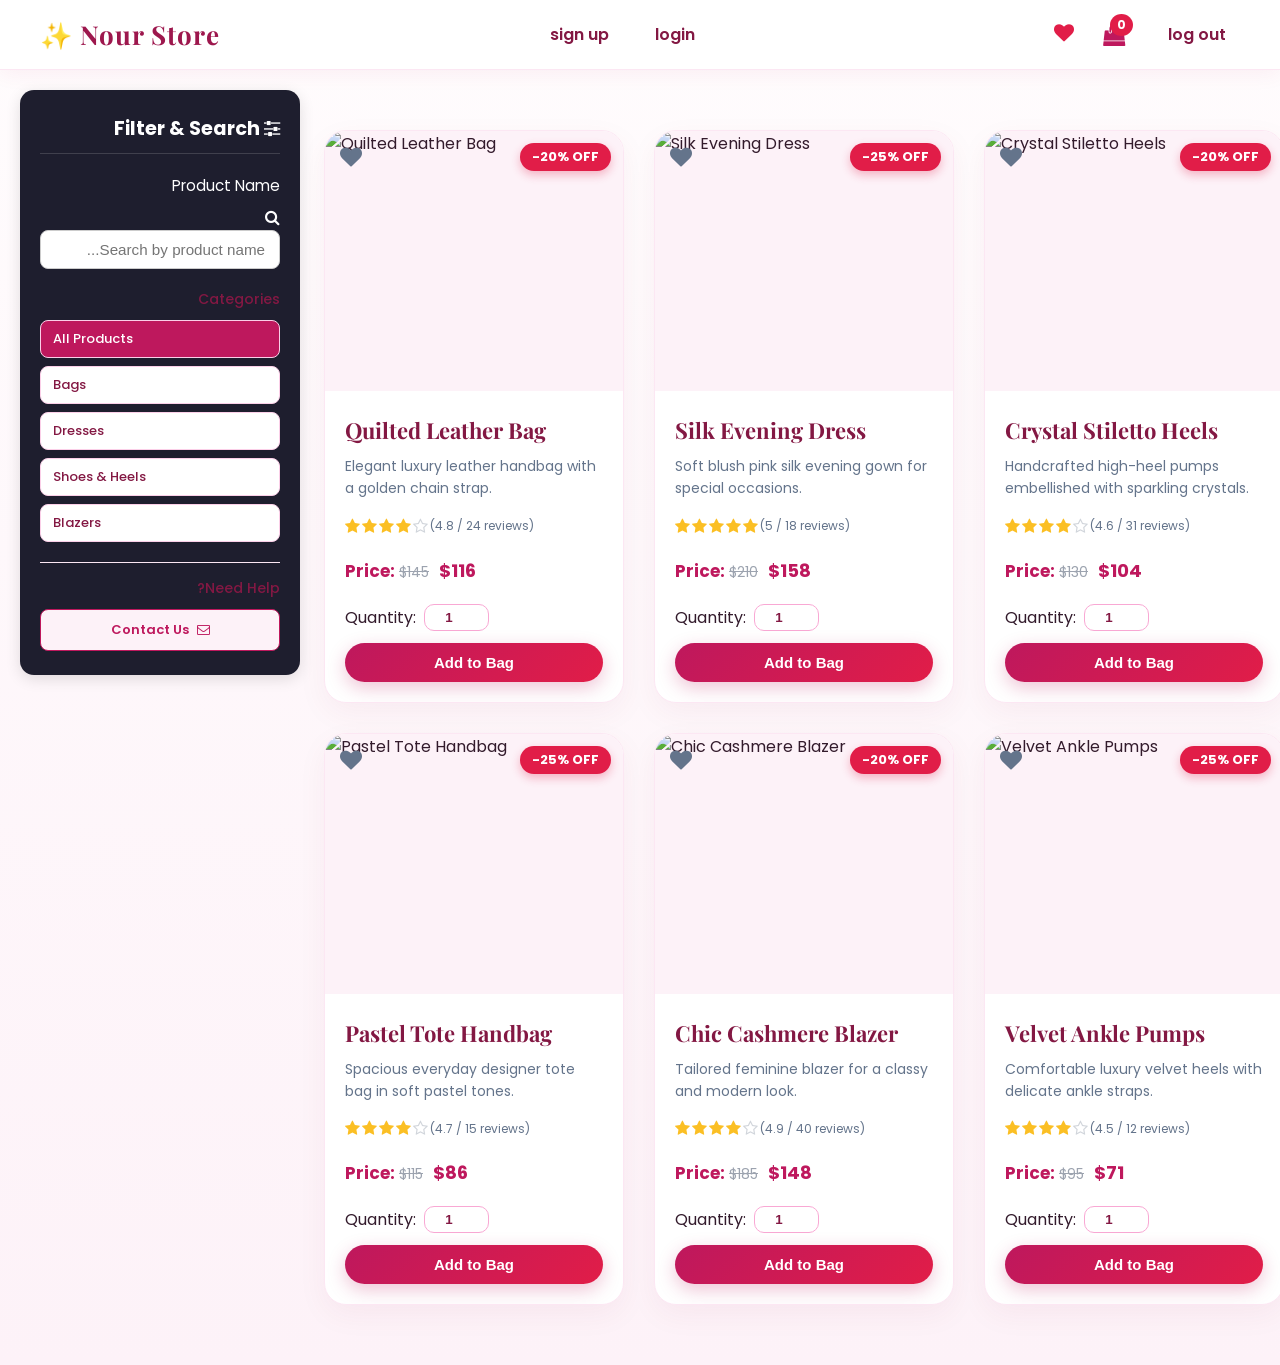
==== index.html @ e66834c7 "Add files via upload" ====
<!doctype html>
<html lang="en">
<head>
    <meta charset="UTF-8">
    <meta name="viewport" content="width=device-width, initial-scale=1.0">
    <link rel="stylesheet" href="https://cdnjs.cloudflare.com/ajax/libs/font-awesome/4.7.0/css/font-awesome.min.css">
    <link href="https://fonts.googleapis.com/css2?family=Playfair+Display:wght@600;700&family=Poppins:wght@300;400;500;600;700&display=swap" rel="stylesheet">
    <link rel="stylesheet" href="style.css">
    <title>Nour Store </title>
</head>
<body>
  <div class="nav">
      <h2>✨ Nour Store</h2>
      <div class="links-1" id="links-1">
          <a href="signup.html">sign up</a>
          <a href="login.html">login</a>
      </div>
      <div class="links-2" id="links-2" style="display:none; position:relative; display:flex; align-items:center; gap:15px;">
          <h2 style="font-size: 18px; display:inline;"></h2>

          <a href="Wishlist.html" style="color:#e11d48; text-decoration:none;"><i class="fa fa-heart" style="font-size:20px;" title="My Wishlist"></i></a>

          <div style="position:relative; display:inline-block;">
              <i class="fa fa-shopping-bag" id="cart-icon" style="font-size:22px; color:#be185d; cursor:pointer; margin:5px 0px;"></i>
              <span id="count" style="display:none; background:#e11d48; color:white; border-radius:50%; padding:2px 7px; font-size:12px; font-weight:bold; position:absolute; top:-5px; right:-8px;">0</span>
          </div>

          <div id="cart" style="display:none; position: absolute; background: white; top: 48px; width: 250px; text-align: center; right: 0; padding: 15px; border-radius: 16px; border: 1px solid #fbcfe8; box-shadow: 0 15px 35px rgba(131,24,67,0.15); z-index: 100;">
              <h2 style="font-size: 18px; color: #9d174d; border-bottom: 1px solid #fce7f3; padding-bottom: 8px; margin-bottom: 8px;">My Bag</h2>
              <div></div>
              <a href="Products.html" style="display:block; background:linear-gradient(135deg, #be185d, #e11d48); color:white; font-size:14px; margin:12px 0 0 0; padding:8px; border-radius:999px;">View Bag & Checkout</a>
          </div>

          <a href="#" id="logout">log out</a>
      </div>
  </div>

  <div class="store-layout">
      <aside class="filter-sidebar">
          <h3><i class="fa fa-sliders"></i> Filter & Search</h3>

          <div class="search-box" style="margin-bottom: 20px;">
              <label for="searchInput">Product Name</label>
              <div class="input-wrapper">
                  <i class="fa fa-search"></i>
                  <input type="text" id="searchInput" placeholder="Search by product name...">
              </div>
          </div>

          <div class="categories-box" style="margin-bottom: 20px;">
              <label style="display: block; font-size: 14px; font-weight: 500; color: #831843; margin-bottom: 10px;">Categories</label>
              <div style="display: flex; flex-direction: column; gap: 8px;">
                  <button type="button" class="category-btn active" data-category="all" style="text-align: left; padding: 8px 12px; border: 1px solid #fbcfe8; border-radius: 8px; background: #be185d; color: #fff; cursor: pointer; font-family: 'Poppins', sans-serif; font-size: 13px; font-weight: 500; transition: 0.3s;">All Products</button>
                  <button type="button" class="category-btn" data-category="Bags" style="text-align: left; padding: 8px 12px; border: 1px solid #fbcfe8; border-radius: 8px; background: #fff; color: #831843; cursor: pointer; font-family: 'Poppins', sans-serif; font-size: 13px; font-weight: 500; transition: 0.3s;">Bags</button>
                  <button type="button" class="category-btn" data-category="Dresses" style="text-align: left; padding: 8px 12px; border: 1px solid #fbcfe8; border-radius: 8px; background: #fff; color: #831843; cursor: pointer; font-family: 'Poppins', sans-serif; font-size: 13px; font-weight: 500; transition: 0.3s;">Dresses</button>
                  <button type="button" class="category-btn" data-category="Shoes" style="text-align: left; padding: 8px 12px; border: 1px solid #fbcfe8; border-radius: 8px; background: #fff; color: #831843; cursor: pointer; font-family: 'Poppins', sans-serif; font-size: 13px; font-weight: 500; transition: 0.3s;">Shoes & Heels</button>
                  <button type="button" class="category-btn" data-category="Blazers" style="text-align: left; padding: 8px 12px; border: 1px solid #fbcfe8; border-radius: 8px; background: #fff; color: #831843; cursor: pointer; font-family: 'Poppins', sans-serif; font-size: 13px; font-weight: 500; transition: 0.3s;">Blazers</button>
              </div>
          </div>

          <div class="contact-box" style="border-top: 1px solid #fce7f3; padding-top: 15px;">
              <label style="display: block; font-size: 14px; font-weight: 500; color: #831843; margin-bottom: 10px;">Need Help?</label>
              <button type="button" id="contact-btn" style="width: 100%; text-align: center; padding: 10px 12px; border: 1px solid #be185d; border-radius: 8px; background: #fdf2f8; color: #be185d; cursor: pointer; font-family: 'Poppins', sans-serif; font-size: 13px; font-weight: 600; transition: 0.3s;">
                  <i class="fa fa-envelope-o" style="margin-left: 5px;"></i> Contact Us
              </button>
          </div>
      </aside>

      <div id="container"></div>
  </div>

  <script src="index.js"></script>
</body>
</html>
---- style.css ----
* {
    margin: 0;
    padding: 0;
    box-sizing: border-box;
}

body {
    font-family: 'Poppins', Arial, sans-serif;
    background: linear-gradient(180deg, #fffcfd 0%, #fdf2f8 100%);
    color: #331b2c;
    min-height: 100vh;
}

.nav {
    display: flex;
    justify-content: space-between;
    background-color: rgba(255, 255, 255, 0.92);
    backdrop-filter: blur(10px);
    color: #831843;
    padding: 16px 40px;
    align-items: center;
    border-bottom: 1px solid #fce7f3;
    box-shadow: 0 4px 20px rgba(190, 24, 93, 0.06);
    position: sticky;
    top: 0;
    z-index: 99;
}

.nav h2 {
    font-family: 'Playfair Display', Georgia, serif;
    color: #9d174d;
    font-size: 26px;
    letter-spacing: 1px;
}

.nav a {
    color: #831843;
    text-decoration: none;
    margin-left: 14px;
    font-weight: 600;
    font-size: 16px;
    padding: 6px 14px;
    border-radius: 999px;
    transition: all 0.25s ease;
}

.nav a:hover {
    background-color: #fce7f3;
    color: #be185d;
}

form {
    position: absolute;
    top: 50%;
    left: 50%;
    transform: translate(-50%, -50%);
    background-color: #ffffff;
    padding: 36px 28px;
    text-align: center;
    display: flex;
    flex-direction: column;
    gap: 16px;
    width: 90%;
    max-width: 420px;
    border-radius: 24px;
    border: 1px solid #fbcfe8;
    box-shadow: 0 20px 45px rgba(157, 23, 77, 0.1);
}

form h2 {
    font-family: 'Playfair Display', Georgia, serif;
    color: #9d174d;
    font-size: 28px;
    margin-bottom: 6px;
}

form input {
    padding: 13px 16px;
    width: 85%;
    outline: none;
    margin: 0 auto;
    border-radius: 12px;
    border: 1.5px solid #f9a8d4;
    background-color: #fffcfd;
    font-size: 14px;
    transition: 0.2s;
}

form input:focus {
    border-color: #be185d;
    box-shadow: 0 0 0 3px rgba(190, 24, 93, 0.12);
}

form .links {
    width: 85%;
    display: flex;
    justify-content: space-between;
    gap: 12px;
    margin: 8px auto 0;
}

form .links a {
    flex: 1;
    text-decoration: none;
    background: linear-gradient(135deg, #be185d 0%, #e11d48 100%);
    color: white;
    border-radius: 999px;
    padding: 10px 16px;
    font-weight: 600;
    font-size: 14px;
    box-shadow: 0 6px 15px rgba(190, 24, 93, 0.25);
    transition: transform 0.2s;
}

form .links a:first-child {
    background: #fdf2f8;
    color: #9d174d;
    border: 1px solid #fbcfe8;
    box-shadow: none;
}

form .links a:hover {
    transform: translateY(-2px);
}

#container {
    width: 88%;
    max-width: 1120px;
    margin: 40px auto;
    display: grid;
    grid-template-columns: repeat(auto-fill, minmax(300px, 1fr));
    gap: 30px;
}

.box {
    display: flex;
    flex-direction: column;
    border: 1px solid #fce7f3;
    border-radius: 22px;
    background-color: #ffffff;
    overflow: hidden;
    box-shadow: 0 10px 30px rgba(131, 24, 67, 0.05);
    transition: transform 0.3s ease, box-shadow 0.3s ease;
}

.box:hover {
    transform: translateY(-6px);
    box-shadow: 0 18px 38px rgba(190, 24, 93, 0.12);
}

.box img {
    width: 100%;
    height: 260px;
    object-fit: cover;
    background-color: #fdf2f8;
}

.box .info {
    padding: 20px;
    display: flex;
    flex-direction: column;
    flex: 1;
}

.box .info h2 {
    font-family: 'Playfair Display', Georgia, serif;
    color: #831843;
    font-weight: bold;
    margin: 4px 0px;
    font-size: 22px;
}

.box .info p {
    color: #64748b;
    font-size: 14px;
    line-height: 1.6;
    margin: 6px 0px;
}

.box .info .price {
    font-weight: 700;
    color: #be185d;
    font-size: 17px;
}

.box .info .qty-row {
    margin: 12px 0;
    display: flex;
    align-items: center;
    gap: 8px;
}

.box .info .qty-row input {
    width: 65px;
    padding: 5px;
    text-align: center;
    border: 1.5px solid #f9a8d4;
    border-radius: 10px;
    color: #831843;
    font-weight: bold;
    outline: none;
}

.box .info button {
    background: linear-gradient(135deg, #be185d 0%, #e11d48 100%);
    color: white;
    font-size: 15px;
    cursor: pointer;
    font-weight: 600;
    border: none;
    padding: 11px 20px;
    border-radius: 999px;
    margin-top: auto;
    box-shadow: 0 6px 18px rgba(190, 24, 93, 0.25);
    transition: all 0.25s ease;
}

.box .info button:hover {
    background: linear-gradient(135deg, #9d174d 0%, #be185d 100%);
    transform: translateY(-1px);
}

.box .info .delete-btn {
    background: #ffe4e6;
    color: #e11d48;
    box-shadow: none;
    border: 1px solid #fecdd3;
    margin-top: 8px;
}

.total-badge {
    text-align: center;
    margin: 20px auto 50px;
    font-size: 22px;
    font-weight: bold;
    color: #9d174d;
    background: #ffffff;
    border: 2px solid #f9a8d4;
    width: fit-content;
    padding: 14px 36px;
    border-radius: 999px;
    box-shadow: 0 10px 25px rgba(190, 24, 93, 0.1);
}

.store-layout {
  display: flex;
  direction: ltr;
  gap: 24px;
  padding: 20px;
  align-items: flex-start;
}

.filter-sidebar {
  width: 280px;
  min-height: 450px;
  background-color: #1e1e2e;
  color: #fff;
  padding: 24px 20px;
  border-radius: 14px;
  box-shadow: 0 4px 15px rgba(0, 0, 0, 0.12);
  position: sticky;
  top: 20px;
  direction: rtl;
  flex-shrink: 0;
}

.filter-sidebar h3 {
  margin-bottom: 20px;
  font-size: 1.2rem;
  border-bottom: 1px solid rgba(255, 255, 255, 0.15);
  padding-bottom: 10px;
}

.search-box label {
  display: block;
  margin-bottom: 8px;
  font-size: 0.95rem;
}

.search-box input {
  width: 100%;
  padding: 10px 14px;
  border-radius: 8px;
  border: 1px solid #ccc;
  outline: none;
  font-size: 0.95rem;
  color: #333;
}

.search-box input:focus {
  border-color: #a855f7;
}


.products-container {
  flex: 1;
  direction: rtl;
}

@media (max-width: 768px) {
  .store-layout {
    flex-direction: column;
  }
  .filter-sidebar {
    width: 100%;
    min-height: auto;
    position: static;
  }
}
.filter-select {
  width: 100%;
  padding: 10px 14px;
  border: 1px solid #fbcfe8;
  border-radius: 999px;
  outline: none;
  font-family: 'Poppins', sans-serif;
  font-size: 13px;
  color: #831843;
  background-color: #fff;
  cursor: pointer;
  transition: 0.3s;
}

.filter-select:focus {
  border-color: #be185d;
  box-shadow: 0 0 0 3px rgba(190, 24, 93, 0.12);
}
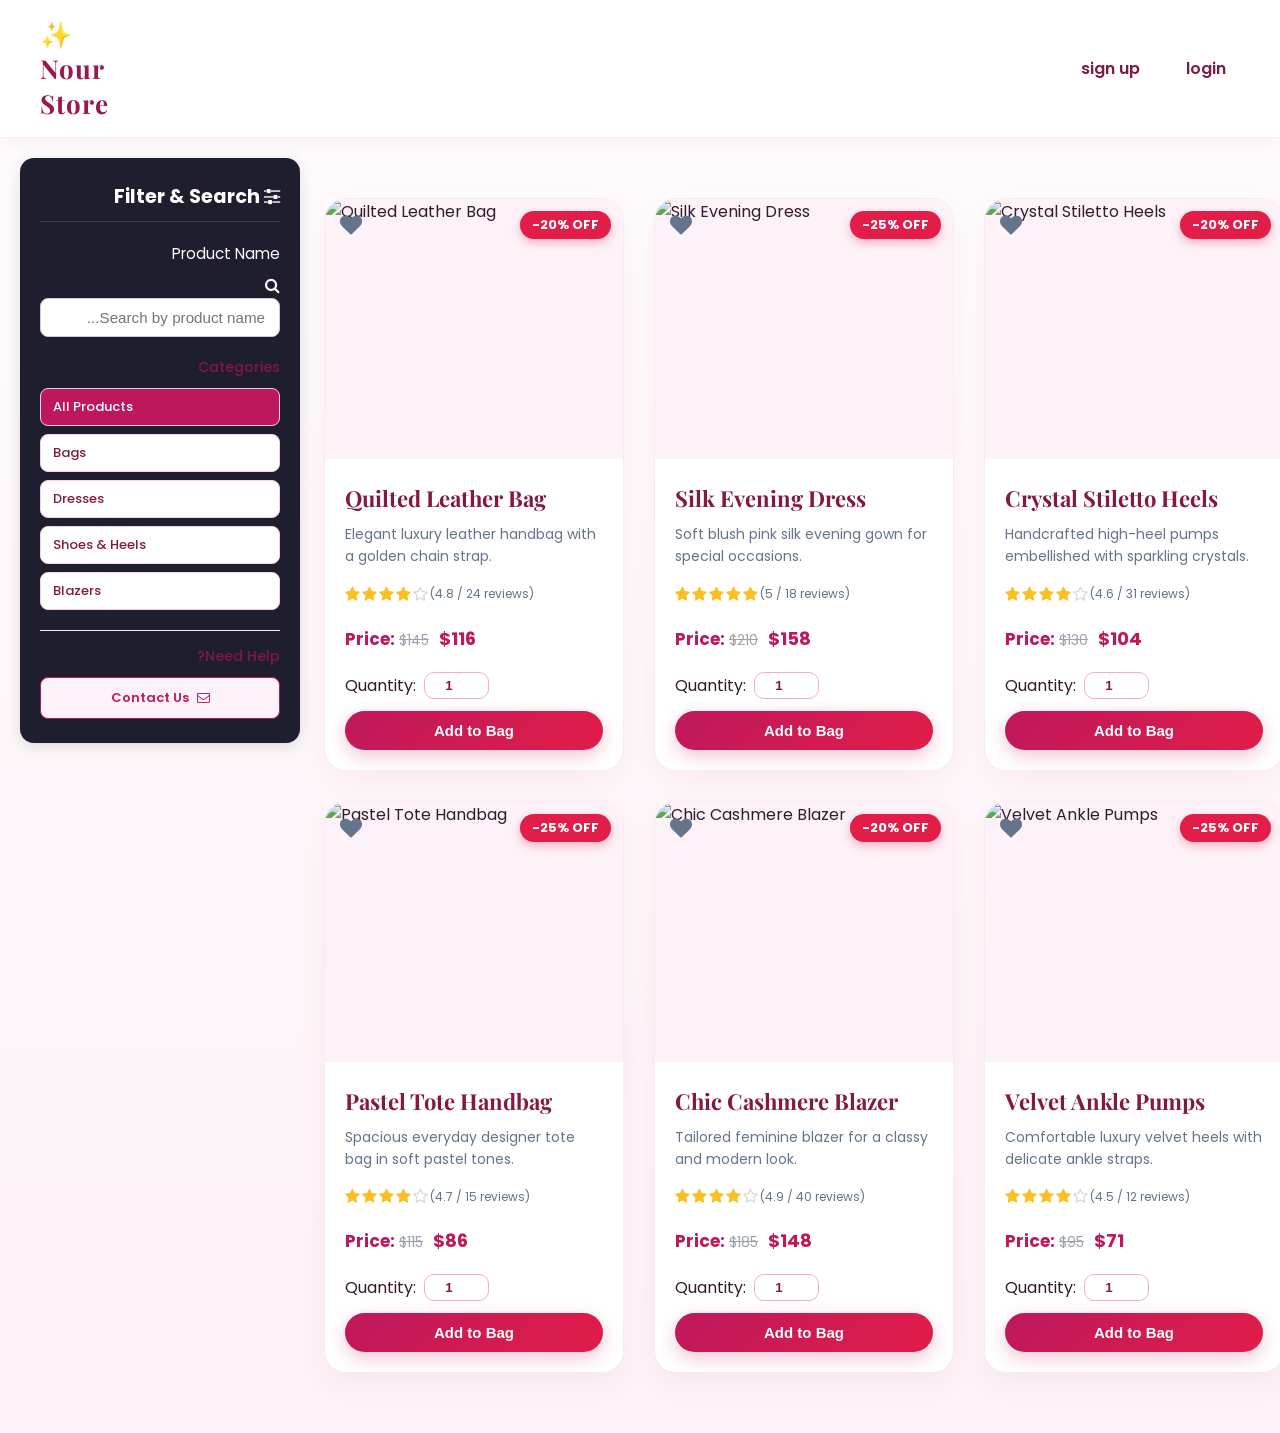
==== commit 33fbf32d: "Add files via upload" ====
--- a/index.html
+++ b/index.html
@@ -10,15 +10,19 @@
 </head>
 <body>
   <div class="nav">
-      <h2>✨ Nour Store</h2>
+      <h2 class="brand-logo">✨<br>Nour<br>Store</h2>
+
       <div class="links-1" id="links-1">
           <a href="signup.html">sign up</a>
           <a href="login.html">login</a>
       </div>
-      <div class="links-2" id="links-2" style="display:none; position:relative; display:flex; align-items:center; gap:15px;">
-          <h2 style="font-size: 18px; display:inline;"></h2>
 
-          <a href="Wishlist.html" style="color:#e11d48; text-decoration:none;"><i class="fa fa-heart" style="font-size:20px;" title="My Wishlist"></i></a>
+      <div class="links-2" id="links-2" style="display:none; position:relative; align-items:center; gap:14px;">
+          <h2 style="font-size: 17px; margin:0;"></h2>
+
+          <a href="Wishlist.html" style="color:#e11d48; text-decoration:none;">
+              <i class="fa fa-heart" style="font-size:20px;" title="My Wishlist"></i>
+          </a>
 
           <div style="position:relative; display:inline-block;">
               <i class="fa fa-shopping-bag" id="cart-icon" style="font-size:22px; color:#be185d; cursor:pointer; margin:5px 0px;"></i>
@@ -31,7 +35,7 @@
               <a href="Products.html" style="display:block; background:linear-gradient(135deg, #be185d, #e11d48); color:white; font-size:14px; margin:12px 0 0 0; padding:8px; border-radius:999px;">View Bag & Checkout</a>
           </div>
 
-          <a href="#" id="logout">log out</a>
+          <a href="#" id="logout" style="white-space: nowrap;">log out</a>
       </div>
   </div>
 
--- a/style.css
+++ b/style.css
@@ -324,4 +324,48 @@
 .filter-select:focus {
   border-color: #be185d;
   box-shadow: 0 0 0 3px rgba(190, 24, 93, 0.12);
+}
+
+.links-1 a,
+.links-2 a {
+  white-space: nowrap;
+}
+
+@media (max-width: 768px) {
+  .nav {
+    display: flex;
+    justify-content: space-between;
+    align-items: flex-end;
+    padding: 12px 20px;
+  }
+
+  .nav h2.brand-logo {
+    line-height: 1.35;
+    font-size: 24px;
+    margin: 0;
+  }
+
+  .links-1 {
+    display: flex;
+    flex-direction: column;
+    align-items: center;
+    min-width: 95px;
+  }
+
+  .links-1 a {
+    display: block;
+    width: 100%;
+    text-align: center;
+    padding: 6px 14px;
+    margin: 0 !important;
+    background: transparent !important;
+    border-radius: 0 !important;
+    font-size: 16px;
+  }
+
+  .links-1 a:first-child {
+    border-bottom: 1px solid rgba(157, 23, 77, 0.18);
+    padding-bottom: 7px;
+    margin-bottom: 5px !important;
+  }
 }
